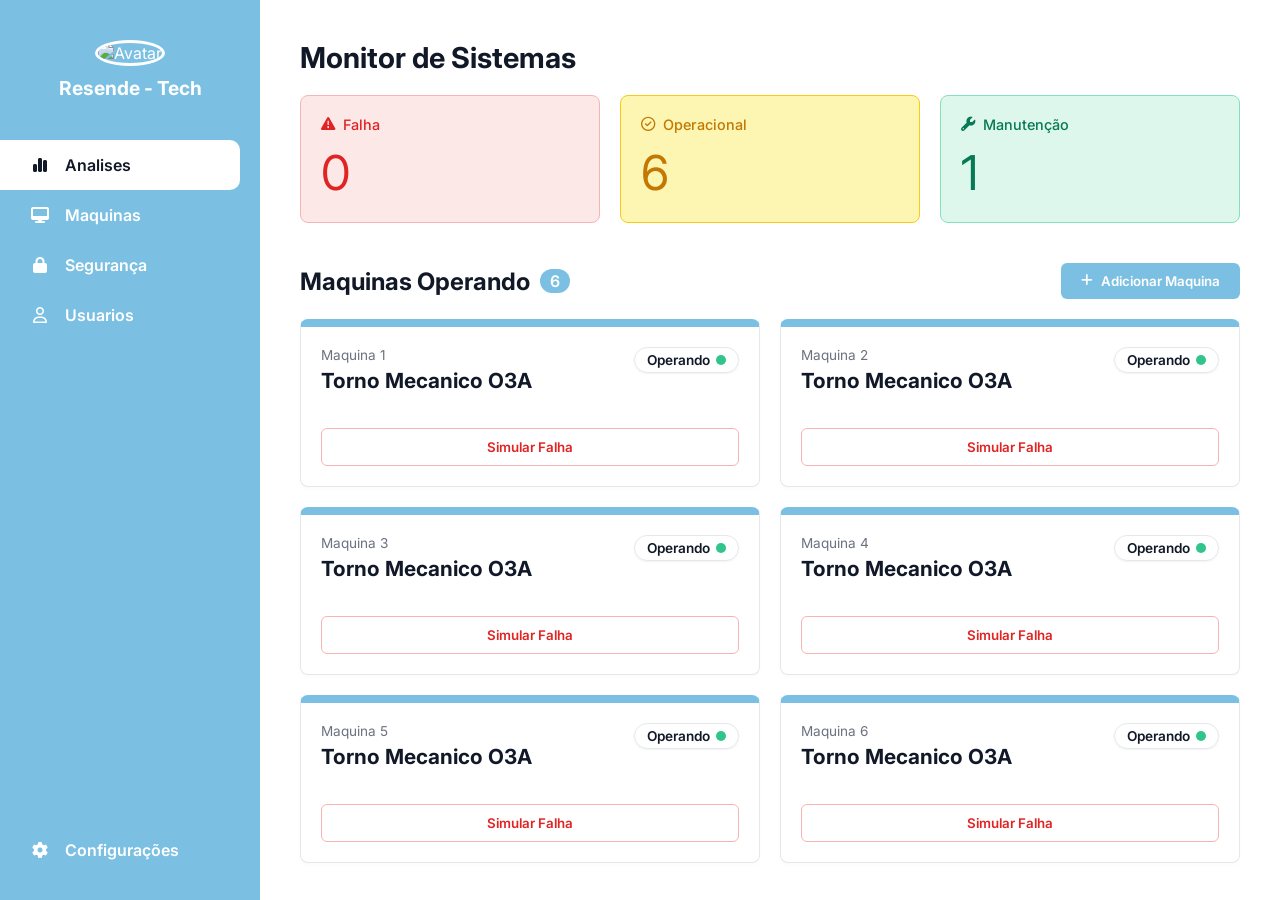
==== frontend/index.html @ b0ceb7d5 "feat: front end do Menu" ====
<!DOCTYPE html>
<html lang="pt-BR">
<head>
    <meta charset="UTF-8">
    <meta name="viewport" content="width=device-width, initial-scale=1.0">
    <title>Monitor de Sistemas - Resende Tech</title>
    <link href="https://fonts.googleapis.com/css2?family=Inter:wght@400;500;600;700&display=swap" rel="stylesheet">
    <link rel="stylesheet" href="https://cdnjs.cloudflare.com/ajax/libs/font-awesome/6.4.0/css/all.min.css">
    <link rel="stylesheet" href="style.css">
</head>
<body>

    <aside class="sidebar">
        <div>
            <div class="profile-section">
                <img src="https://images.unsplash.com/photo-1560250097-0b93528c311a?ixlib=rb-4.0.3&auto=format&fit=crop&w=256&q=80" alt="Avatar" class="profile-img">
                <div class="profile-name">Resende - Tech</div>
            </div>

            <nav class="nav-menu">
                <a href="#" class="nav-item active">
                    <i class="fa-solid fa-chart-simple"></i> Analises
                </a>
                <a href="#" class="nav-item">
                    <i class="fa-solid fa-desktop"></i> Maquinas
                </a>
                <a href="#" class="nav-item">
                    <i class="fa-solid fa-lock"></i> Segurança
                </a>
                <a href="#" class="nav-item">
                    <i class="fa-regular fa-user"></i> Usuarios
                </a>
            </nav>
        </div>

        <div class="settings-container">
            <a href="#" class="nav-item" style="padding: 0;">
                <i class="fa-solid fa-gear"></i> Configurações
            </a>
        </div>
    </aside>

    <main class="main-content">
        <h1 class="page-title">Monitor de Sistemas</h1>

        <div class="status-cards">
            <div class="status-card card-falha">
                <div class="title"><i class="fa-solid fa-triangle-exclamation"></i> Falha</div>
                <div class="number" id="count-falha">0</div>
            </div>
            <div class="status-card card-operacional">
                <div class="title"><i class="fa-regular fa-circle-check"></i> Operacional</div>
                <div class="number" id="count-operacional">6</div>
            </div>
            <div class="status-card card-manutencao">
                <div class="title"><i class="fa-solid fa-wrench"></i> Manutenção</div>
                <div class="number" id="count-manutencao">1</div>
            </div>
        </div>

        <div class="machines-header">
            <h2 class="machines-title">Maquinas Operando <span class="badge-count" id="badge-total">6</span></h2>
            <button class="btn-add"><i class="fa-solid fa-plus"></i> Adicionar Maquina</button>
        </div>

        <div class="machines-grid" id="machine-container">
            </div>

    </main>

    <script src="script.js"></script>
</body>
</html>
---- frontend/style.css ----
:root {
    --primary-blue: #7bc0e3;
    --bg-color: #ffffff;
    --text-main: #111827;
    --text-muted: #6b7280;
    --sidebar-text: #ffffff;
    
    --red-bg: #fde8e8;
    --red-border: #f8b4b4;
    --red-text: #e02424;
    
    --yellow-bg: #fdf6b2;
    --yellow-border: #faca15;
    --yellow-text: #c27803;
    
    --green-bg: #def7ec;
    --green-border: #84e1bc;
    --green-text: #057a55;
}

* {
    margin: 0;
    padding: 0;
    box-sizing: border-box;
    font-family: 'Inter', sans-serif;
}

body {
    background-color: #f3f4f6;
    display: flex;
    height: 100vh;
    overflow: hidden;
}

.sidebar {
    width: 260px;
    background-color: var(--primary-blue);
    color: var(--sidebar-text);
    display: flex;
    flex-direction: column;
    justify-content: space-between;
}

.profile-section {
    text-align: center;
    padding: 40px 20px 20px;
}

.profile-img {
    width: 80px;
    height: 80px;
    border-radius: 50%;
    border: 3px solid white;
    object-fit: cover;
    margin-bottom: 10px;
}

.profile-name {
    font-weight: 700;
    font-size: 1.2rem;
}

.nav-menu {
    display: flex;
    flex-direction: column;
    flex-grow: 1;
    margin-top: 20px;
}

.nav-item {
    padding: 15px 30px;
    display: flex;
    align-items: center;
    gap: 15px;
    color: white;
    text-decoration: none;
    font-weight: 600;
    font-size: 1rem;
    cursor: pointer;
}

.nav-item.active {
    background-color: white;
    color: var(--text-main);
    border-radius: 0 10px 10px 0;
    margin-right: 20px; 
}

.nav-item i {
    width: 20px;
    text-align: center;
}

.settings-container {
    padding: 20px 30px;
    margin-bottom: 20px;
}

.main-content {
    flex: 1;
    background-color: var(--bg-color);
    padding: 40px;
    overflow-y: auto;
}

.page-title {
    font-size: 1.8rem;
    color: var(--text-main);
    margin-bottom: 20px;
}

.status-cards {
    display: flex;
    gap: 20px;
    margin-bottom: 40px;
}

.status-card {
    flex: 1;
    padding: 20px;
    border-radius: 8px;
    border: 1px solid;
    display: flex;
    flex-direction: column;
    gap: 10px;
}

.status-card .title {
    display: flex;
    align-items: center;
    gap: 8px;
    font-size: 0.9rem;
    font-weight: 500;
}

.status-card .number {
    font-size: 3rem;
    font-weight: 400;
}

.card-falha { background-color: var(--red-bg); border-color: var(--red-border); color: var(--red-text); }
.card-operacional { background-color: var(--yellow-bg); border-color: var(--yellow-border); color: var(--yellow-text); }
.card-manutencao { background-color: var(--green-bg); border-color: var(--green-border); color: var(--green-text); }

.machines-header {
    display: flex;
    justify-content: space-between;
    align-items: center;
    margin-bottom: 20px;
}

.machines-title {
    font-size: 1.5rem;
    color: var(--text-main);
    display: flex;
    align-items: center;
    gap: 10px;
}

.badge-count {
    background-color: var(--primary-blue);
    color: white;
    padding: 2px 10px;
    border-radius: 20px;
    font-size: 1rem;
    font-weight: 600;
}

.btn-add {
    background-color: var(--primary-blue);
    color: white;
    border: none;
    padding: 10px 20px;
    border-radius: 6px;
    font-weight: 600;
    cursor: pointer;
    display: flex;
    align-items: center;
    gap: 8px;
}

.machines-grid {
    display: grid;
    grid-template-columns: repeat(2, 1fr);
    gap: 20px;
}

.machine-card {
    border: 1px solid #e5e7eb;
    border-radius: 8px;
    padding: 20px;
    background-color: white;
    border-top: 8px solid var(--primary-blue);
    box-shadow: 0 2px 4px rgba(0,0,0,0.02);
    position: relative;
}

.machine-card-header {
    display: flex;
    justify-content: space-between;
    align-items: flex-start;
    margin-bottom: 10px;
}

.machine-id {
    font-size: 0.85rem;
    color: var(--text-muted);
    margin-bottom: 5px;
}

.machine-name {
    font-size: 1.3rem;
    font-weight: 700;
    color: var(--text-main);
}

.status-badge {
    display: flex;
    align-items: center;
    gap: 6px;
    padding: 4px 12px;
    border: 1px solid #e5e7eb;
    border-radius: 20px;
    font-size: 0.85rem;
    font-weight: 600;
    color: var(--text-main);
    box-shadow: 0 1px 2px rgba(0,0,0,0.05);
}

.status-dot {
    width: 10px;
    height: 10px;
    border-radius: 50%;
}

.dot-green { background-color: #31c48d; }
.dot-red { background-color: #f05252; }

.btn-simular {
    width: 100%;
    margin-top: 25px;
    padding: 10px;
    background-color: white;
    color: #e02424;
    border: 1px solid #f8b4b4;
    border-radius: 6px;
    font-weight: 600;
    cursor: pointer;
    transition: all 0.2s;
}

.btn-simular:hover {
    background-color: #fde8e8;
}
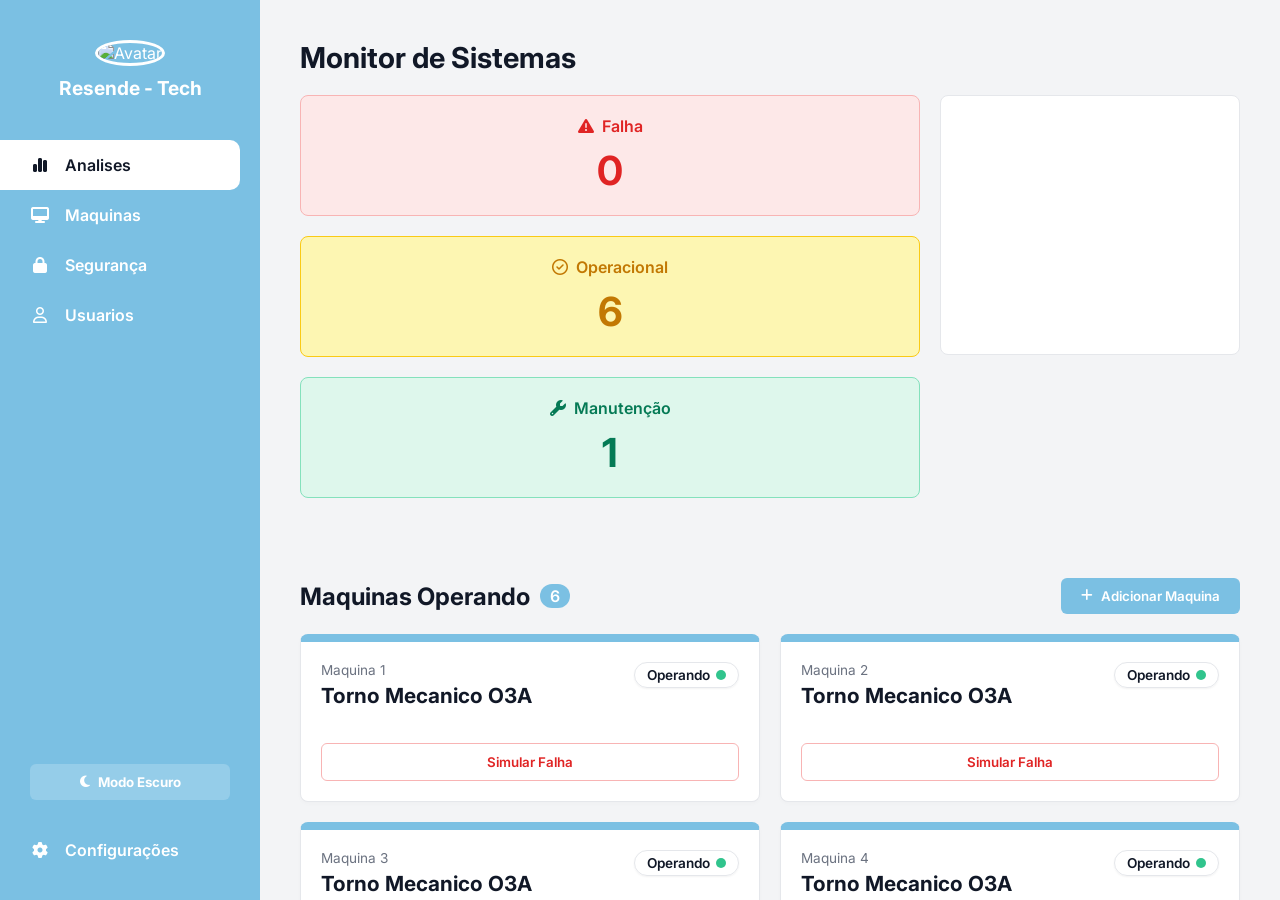
==== commit 93cdde1c: "feat: Implementação do modo escuro" ====
--- a/frontend/index.html
+++ b/frontend/index.html
@@ -6,6 +6,7 @@
     <title>Monitor de Sistemas - Resende Tech</title>
     <link href="https://fonts.googleapis.com/css2?family=Inter:wght@400;500;600;700&display=swap" rel="stylesheet">
     <link rel="stylesheet" href="https://cdnjs.cloudflare.com/ajax/libs/font-awesome/6.4.0/css/all.min.css">
+    <script src="https://cdn.jsdelivr.net/npm/chart.js"></script>
     <link rel="stylesheet" href="style.css">
 </head>
 <body>
@@ -18,22 +19,18 @@
             </div>
 
             <nav class="nav-menu">
-                <a href="#" class="nav-item active">
-                    <i class="fa-solid fa-chart-simple"></i> Analises
-                </a>
-                <a href="#" class="nav-item">
-                    <i class="fa-solid fa-desktop"></i> Maquinas
-                </a>
-                <a href="#" class="nav-item">
-                    <i class="fa-solid fa-lock"></i> Segurança
-                </a>
-                <a href="#" class="nav-item">
-                    <i class="fa-regular fa-user"></i> Usuarios
-                </a>
+                <a href="#" class="nav-item active"><i class="fa-solid fa-chart-simple"></i> Analises</a>
+                <a href="#" class="nav-item"><i class="fa-solid fa-desktop"></i> Maquinas</a>
+                <a href="#" class="nav-item"><i class="fa-solid fa-lock"></i> Segurança</a>
+                <a href="#" class="nav-item"><i class="fa-regular fa-user"></i> Usuarios</a>
             </nav>
         </div>
 
         <div class="settings-container">
+            <button id="theme-toggle" class="btn-theme">
+                <i class="fa-solid fa-moon"></i> Modo Escuro
+            </button>
+            <br><br>
             <a href="#" class="nav-item" style="padding: 0;">
                 <i class="fa-solid fa-gear"></i> Configurações
             </a>
@@ -43,18 +40,24 @@
     <main class="main-content">
         <h1 class="page-title">Monitor de Sistemas</h1>
 
-        <div class="status-cards">
-            <div class="status-card card-falha">
-                <div class="title"><i class="fa-solid fa-triangle-exclamation"></i> Falha</div>
-                <div class="number" id="count-falha">0</div>
+        <div class="dashboard-top">
+            <div class="status-cards">
+                <div class="status-card card-falha">
+                    <div class="title"><i class="fa-solid fa-triangle-exclamation"></i> Falha</div>
+                    <div class="number" id="count-falha">0</div>
+                </div>
+                <div class="status-card card-operacional">
+                    <div class="title"><i class="fa-regular fa-circle-check"></i> Operacional</div>
+                    <div class="number" id="count-operacional">6</div>
+                </div>
+                <div class="status-card card-manutencao">
+                    <div class="title"><i class="fa-solid fa-wrench"></i> Manutenção</div>
+                    <div class="number" id="count-manutencao">1</div>
+                </div>
             </div>
-            <div class="status-card card-operacional">
-                <div class="title"><i class="fa-regular fa-circle-check"></i> Operacional</div>
-                <div class="number" id="count-operacional">6</div>
-            </div>
-            <div class="status-card card-manutencao">
-                <div class="title"><i class="fa-solid fa-wrench"></i> Manutenção</div>
-                <div class="number" id="count-manutencao">1</div>
+
+            <div class="chart-container">
+                <canvas id="entropiaChart"></canvas>
             </div>
         </div>
 
@@ -65,7 +68,6 @@
 
         <div class="machines-grid" id="machine-container">
             </div>
-
     </main>
 
     <script src="script.js"></script>
--- a/frontend/style.css
+++ b/frontend/style.css
@@ -1,21 +1,44 @@
 :root {
+    --body-bg: #f3f4f6;
     --primary-blue: #7bc0e3;
     --bg-color: #ffffff;
     --text-main: #111827;
     --text-muted: #6b7280;
     --sidebar-text: #ffffff;
-    
+    --border-color: #e5e7eb;
+
     --red-bg: #fde8e8;
     --red-border: #f8b4b4;
     --red-text: #e02424;
-    
+
     --yellow-bg: #fdf6b2;
     --yellow-border: #faca15;
     --yellow-text: #c27803;
-    
+
     --green-bg: #def7ec;
     --green-border: #84e1bc;
     --green-text: #057a55;
+}
+
+[data-theme="dark"] {
+    --body-bg: #111827;
+    --bg-color: #1f2937;
+    --text-main: #f9fafb;
+    --text-muted: #9ca3af;
+    --border-color: #374151;
+    --primary-blue: #3b82f6;
+
+    --red-bg: #7f1d1d;
+    --red-border: #991b1b;
+    --red-text: #fca5a5;
+
+    --yellow-bg: #78350f;
+    --yellow-border: #92400e;
+    --yellow-text: #fcd34d;
+
+    --green-bg: #064e3b;
+    --green-border: #065f46;
+    --green-text: #6ee7b7;
 }
 
 * {
@@ -39,6 +62,7 @@
     display: flex;
     flex-direction: column;
     justify-content: space-between;
+    transition: background-color 0.3s;
 }
 
 .profile-section {
@@ -80,10 +104,11 @@
 }
 
 .nav-item.active {
-    background-color: white;
+    background-color: var(--bg-color);
     color: var(--text-main);
     border-radius: 0 10px 10px 0;
-    margin-right: 20px; 
+    margin-right: 20px;
+    transition: 0.3s;
 }
 
 .nav-item i {
@@ -138,9 +163,23 @@
     font-weight: 400;
 }
 
-.card-falha { background-color: var(--red-bg); border-color: var(--red-border); color: var(--red-text); }
-.card-operacional { background-color: var(--yellow-bg); border-color: var(--yellow-border); color: var(--yellow-text); }
-.card-manutencao { background-color: var(--green-bg); border-color: var(--green-border); color: var(--green-text); }
+.card-falha {
+    background-color: var(--red-bg);
+    border-color: var(--red-border);
+    color: var(--red-text);
+}
+
+.card-operacional {
+    background-color: var(--yellow-bg);
+    border-color: var(--yellow-border);
+    color: var(--yellow-text);
+}
+
+.card-manutencao {
+    background-color: var(--green-bg);
+    border-color: var(--green-border);
+    color: var(--green-text);
+}
 
 .machines-header {
     display: flex;
@@ -191,7 +230,7 @@
     padding: 20px;
     background-color: white;
     border-top: 8px solid var(--primary-blue);
-    box-shadow: 0 2px 4px rgba(0,0,0,0.02);
+    box-shadow: 0 2px 4px rgba(0, 0, 0, 0.02);
     position: relative;
 }
 
@@ -224,7 +263,7 @@
     font-size: 0.85rem;
     font-weight: 600;
     color: var(--text-main);
-    box-shadow: 0 1px 2px rgba(0,0,0,0.05);
+    box-shadow: 0 1px 2px rgba(0, 0, 0, 0.05);
 }
 
 .status-dot {
@@ -233,8 +272,13 @@
     border-radius: 50%;
 }
 
-.dot-green { background-color: #31c48d; }
-.dot-red { background-color: #f05252; }
+.dot-green {
+    background-color: #31c48d;
+}
+
+.dot-red {
+    background-color: #f05252;
+}
 
 .btn-simular {
     width: 100%;
@@ -251,4 +295,217 @@
 
 .btn-simular:hover {
     background-color: #fde8e8;
+}
+
+.btn-theme {
+    width: 100%;
+    padding: 10px;
+    background-color: rgba(255, 255, 255, 0.2);
+    color: white;
+    border: none;
+    border-radius: 6px;
+    cursor: pointer;
+    font-weight: bold;
+    display: flex;
+    align-items: center;
+    justify-content: center;
+    gap: 8px;
+    transition: 0.3s;
+}
+
+.btn-theme:hover {
+    background-color: rgba(255, 255, 255, 0.3);
+}
+
+.main-content {
+    flex: 1;
+    background-color: var(--body-bg);
+    padding: 40px;
+    overflow-y: auto;
+    transition: background-color 0.3s;
+}
+
+.page-title {
+    -size: 1.8rem;
+    margin-bottom: 20px;
+}
+
+.dashboard-top {
+    display: flex;
+    gap: 20px;
+    margin-bottom: 40px;
+    align-items: flex-start;
+}
+
+.status-cards {
+    display: flex;
+    flex-direction: column;
+    gap: 20px;
+    flex: 1;
+}
+
+.status-card {
+    padding: 20px;
+    border-radius: 8px;
+    border: 1px solid;
+    display: flex;
+    justify-content: space-between;
+    align-items: center;
+    transition: 0.3s;
+}
+
+.status-card .title {
+    display: flex;
+    align-items: center;
+    gap: 8px;
+    font-size: 1rem;
+    font-weight: 600;
+}
+
+.status-card .number {
+    font-size: 2.5rem;
+    font-weight: 700;
+}
+
+.card-falha {
+    background-color: var(--red-bg);
+    border-color: var(--red-border);
+    color: var(--red-text);
+}
+
+.card-operacional {
+    background-color: var(--yellow-bg);
+    border-color: var(--yellow-border);
+    color: var(--yellow-text);
+}
+
+.card-manutencao {
+    background-color: var(--green-bg);
+    border-color: var(--green-border);
+    color: var(--green-text);
+}
+
+.chart-container {
+    background-color: var(--bg-color);
+    padding: 20px;
+    border-radius: 8px;
+    border: 1px solid var(--border-color);
+    width: 300px;
+    height: 260px;
+    display: flex;
+    justify-content: center;
+    align-items: center;
+    transition: 0.3s;
+}
+
+
+.machines-header {
+    display: flex;
+    justify-content: space-between;
+    align-items: center;
+    margin-bottom: 20px;
+}
+
+.machines-title {
+    font-size: 1.5rem;
+    display: flex;
+    align-items: center;
+    gap: 10px;
+}
+
+.badge-count {
+    background-color: var(--primary-blue);
+    color: white;
+    padding: 2px 10px;
+    border-radius: 20px;
+    font-size: 1rem;
+    font-weight: 600;
+}
+
+.btn-add {
+    background-color: var(--primary-blue);
+    color: white;
+    border: none;
+    padding: 10px 20px;
+    border-radius: 6px;
+    font-weight: 600;
+    cursor: pointer;
+    display: flex;
+    align-items: center;
+    gap: 8px;
+}
+
+.machines-grid {
+    display: grid;
+    grid-template-columns: repeat(2, 1fr);
+    gap: 20px;
+}
+
+.machine-card {
+    border: 1px solid var(--border-color);
+    border-radius: 8px;
+    padding: 20px;
+    background-color: var(--bg-color);
+    border-top: 8px solid var(--primary-blue);
+    transition: 0.3s;
+}
+
+.machine-card-header {
+    display: flex;
+    justify-content: space-between;
+    align-items: flex-start;
+    margin-bottom: 10px;
+}
+
+.machine-id {
+    font-size: 0.85rem;
+    color: var(--text-muted);
+    margin-bottom: 5px;
+}
+
+.machine-name {
+    font-size: 1.3rem;
+    font-weight: 700;
+}
+
+.status-badge {
+    display: flex;
+    align-items: center;
+    gap: 6px;
+    padding: 4px 12px;
+    border: 1px solid var(--border-color);
+    border-radius: 20px;
+    font-size: 0.85rem;
+    font-weight: 600;
+}
+
+.status-dot {
+    width: 10px;
+    height: 10px;
+    border-radius: 50%;
+}
+
+.dot-green {
+    background-color: #31c48d;
+}
+
+.dot-red {
+    background-color: #f05252;
+}
+
+.btn-simular {
+    width: 100%;
+    margin-top: 25px;
+    padding: 10px;
+    background-color: var(--bg-color);
+    color: var(--red-text);
+    border: 1px solid var(--red-border);
+    border-radius: 6px;
+    font-weight: 600;
+    cursor: pointer;
+    transition: all 0.2s;
+}
+
+.btn-simular:hover {
+    opacity: 0.8;
 }
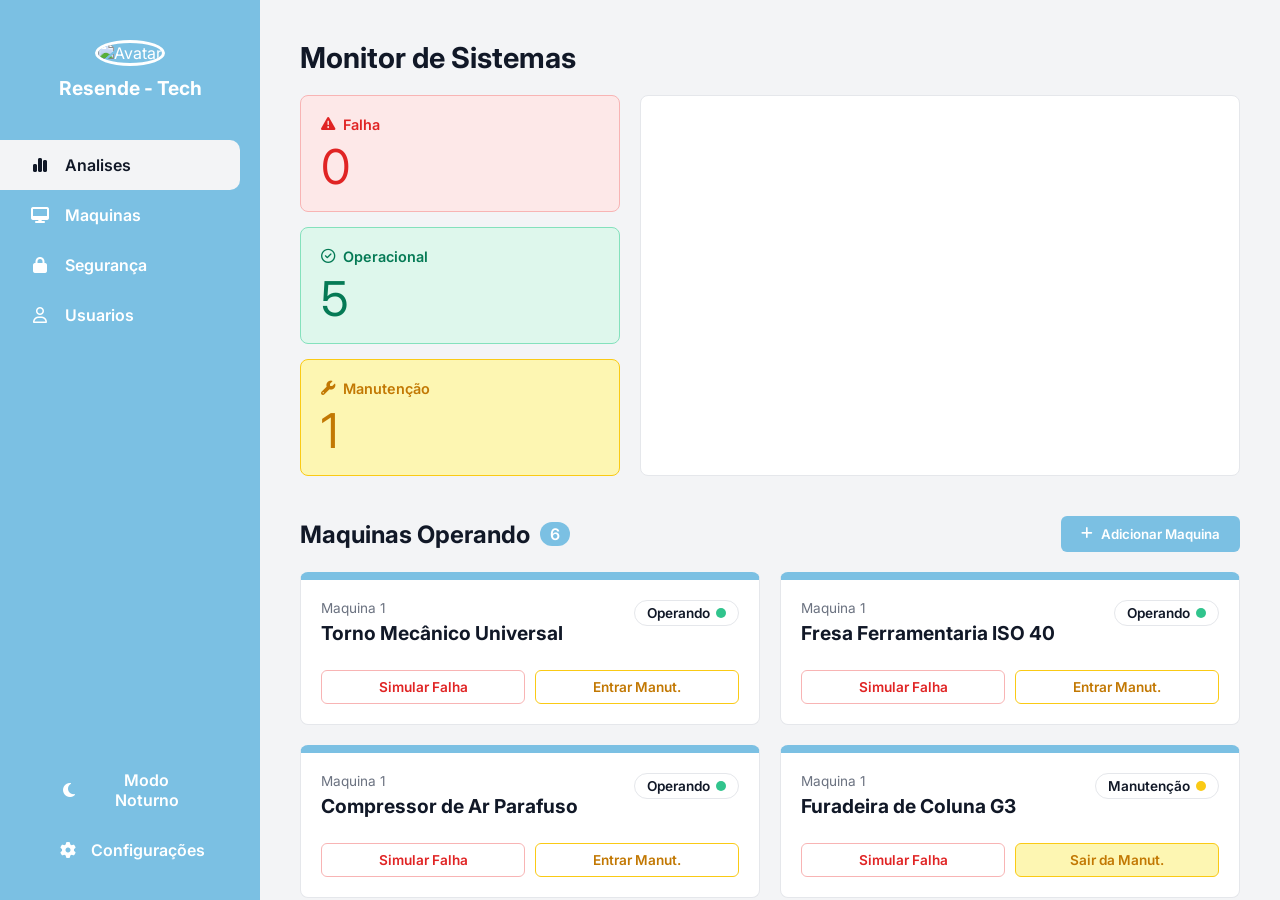
==== commit 3bf0e61f: "feat: Implementação do Modo Escuro" ====
--- a/frontend/index.html
+++ b/frontend/index.html
@@ -27,11 +27,10 @@
         </div>
 
         <div class="settings-container">
-            <button id="theme-toggle" class="btn-theme">
-                <i class="fa-solid fa-moon"></i> Modo Escuro
+            <button class="nav-item btn-theme-toggle" id="theme-toggle" style="background:none; border:none; width:100%; justify-content:start;">
+                <i class="fa-solid fa-moon" id="theme-icon"></i> <span id="theme-text">Modo Noturno</span>
             </button>
-            <br><br>
-            <a href="#" class="nav-item" style="padding: 0;">
+            <a href="#" class="nav-item" style="padding: 15px 30px 0 30px;">
                 <i class="fa-solid fa-gear"></i> Configurações
             </a>
         </div>
@@ -41,14 +40,15 @@
         <h1 class="page-title">Monitor de Sistemas</h1>
 
         <div class="dashboard-top">
-            <div class="status-cards">
+            
+            <div class="status-cards-vertical">
                 <div class="status-card card-falha">
                     <div class="title"><i class="fa-solid fa-triangle-exclamation"></i> Falha</div>
                     <div class="number" id="count-falha">0</div>
                 </div>
                 <div class="status-card card-operacional">
                     <div class="title"><i class="fa-regular fa-circle-check"></i> Operacional</div>
-                    <div class="number" id="count-operacional">6</div>
+                    <div class="number" id="count-operacional">5</div>
                 </div>
                 <div class="status-card card-manutencao">
                     <div class="title"><i class="fa-solid fa-wrench"></i> Manutenção</div>
@@ -56,8 +56,10 @@
                 </div>
             </div>
 
-            <div class="chart-container">
-                <canvas id="entropiaChart"></canvas>
+            <div class="chart-card">
+                <div class="chart-container">
+                    <canvas id="statusChart"></canvas>
+                </div>
             </div>
         </div>
 
@@ -68,6 +70,7 @@
 
         <div class="machines-grid" id="machine-container">
             </div>
+
     </main>
 
     <script src="script.js"></script>
--- a/frontend/style.css
+++ b/frontend/style.css
@@ -1,511 +1,133 @@
 :root {
-    --body-bg: #f3f4f6;
     --primary-blue: #7bc0e3;
-    --bg-color: #ffffff;
+    --sidebar-bg: var(--primary-blue);
+    --sidebar-text: white;
+    --sidebar-item-active-bg: #f3f4f6;
+    --sidebar-item-active-text: #111827;
+
+    --bg-color: #ffffff; 
+    --body-bg: #f3f4f6; 
     --text-main: #111827;
     --text-muted: #6b7280;
-    --sidebar-text: #ffffff;
     --border-color: #e5e7eb;
-
+    
     --red-bg: #fde8e8;
     --red-border: #f8b4b4;
     --red-text: #e02424;
-
+    
+    --green-bg: #def7ec;
+    --green-border: #84e1bc;
+    --green-text: #057a55;
+    
     --yellow-bg: #fdf6b2;
     --yellow-border: #faca15;
     --yellow-text: #c27803;
 
-    --green-bg: #def7ec;
-    --green-border: #84e1bc;
-    --green-text: #057a55;
+    --theme-transition: background-color 0.3s ease, color 0.3s ease, border-color 0.3s ease;
 }
 
-[data-theme="dark"] {
-    --body-bg: #111827;
-    --bg-color: #1f2937;
-    --text-main: #f9fafb;
+body.dark-theme {
+    --primary-blue: #5ba5c9; 
+    --sidebar-bg: #1f2937; 
+    --sidebar-text: #f3f4f6;
+    --sidebar-item-active-bg: #111827; 
+    --sidebar-item-active-text: #ffffff;
+
+    --bg-color: #1f2937; 
+    --body-bg: #111827; 
+    --text-main: #f3f4f6;
     --text-muted: #9ca3af;
     --border-color: #374151;
-    --primary-blue: #3b82f6;
 
-    --red-bg: #7f1d1d;
+    --red-bg: #4d1414;
     --red-border: #991b1b;
-    --red-text: #fca5a5;
+    --red-text: #f8b4b4;
 
-    --yellow-bg: #78350f;
+    --green-bg: #1a4a1a;
+    --green-border: #065f46;
+    --green-text: #84e1bc;
+
+    --yellow-bg: #4a4a1a;
     --yellow-border: #92400e;
-    --yellow-text: #fcd34d;
-
-    --green-bg: #064e3b;
-    --green-border: #065f46;
-    --green-text: #6ee7b7;
+    --yellow-text: #fbeeac;
 }
 
-* {
-    margin: 0;
-    padding: 0;
-    box-sizing: border-box;
-    font-family: 'Inter', sans-serif;
+* { margin: 0; padding: 0; box-sizing: border-box; font-family: 'Inter', sans-serif; }
+
+body { background-color: var(--body-bg); display: flex; height: 100vh; overflow: hidden; color: var(--text-main); transition: var(--theme-transition); }
+
+/* SIDEBAR & MAIN */
+.sidebar { width: 260px; background-color: var(--sidebar-bg); color: var(--sidebar-text); display: flex; flex-direction: column; justify-content: space-between; transition: var(--theme-transition); }
+.profile-section { text-align: center; padding: 40px 20px 20px; }
+.profile-img { width: 80px; height: 80px; border-radius: 50%; border: 3px solid white; object-fit: cover; margin-bottom: 10px; }
+.profile-name { font-weight: 700; font-size: 1.2rem; }
+.nav-menu { display: flex; flex-direction: column; flex-grow: 1; margin-top: 20px; }
+.nav-item { padding: 15px 30px; display: flex; align-items: center; gap: 15px; color: inherit; text-decoration: none; font-weight: 600; font-size: 1rem; cursor: pointer; transition: var(--theme-transition); }
+.nav-item i { width: 20px; text-align: center; }
+.nav-item.active { background-color: var(--sidebar-item-active-bg); color: var(--sidebar-item-active-text); border-radius: 0 10px 10px 0; margin-right: 20px; }
+.settings-container { padding: 20px 30px; margin-bottom: 20px; display: flex; flex-direction: column; }
+.btn-theme-toggle:hover { background-color: rgba(255,255,255,0.1); border-radius: 8px; }
+body.dark-theme .btn-theme-toggle:hover { background-color: rgba(255,255,255,0.05); }
+
+.main-content { flex: 1; padding: 40px; overflow-y: auto; transition: var(--theme-transition); }
+.page-title { font-size: 1.8rem; margin-bottom: 20px; transition: var(--theme-transition); }
+
+/* DASHBOARD */
+.dashboard-top { display: flex; gap: 20px; margin-bottom: 40px; }
+.status-cards-vertical { display: flex; flex-direction: column; gap: 15px; width: 320px; }
+.status-card { padding: 20px; border-radius: 8px; border: 1px solid; display: flex; flex-direction: column; gap: 10px; transition: var(--theme-transition); }
+.status-card .title { font-size: 0.9rem; font-weight: 600; display: flex; align-items: center; gap: 8px; }
+.status-card .number { font-size: 3rem; font-weight: 400; line-height: 1; }
+.card-falha { background-color: var(--red-bg); border-color: var(--red-border); color: var(--red-text); }
+.card-operacional { background-color: var(--green-bg); border-color: var(--green-border); color: var(--green-text); }
+.card-manutencao { background-color: var(--yellow-bg); border-color: var(--yellow-border); color: var(--yellow-text); }
+
+.chart-card { flex: 1; background-color: var(--bg-color); border: 1px solid var(--border-color); border-radius: 8px; display: flex; justify-content: center; align-items: center; padding: 20px; transition: var(--theme-transition); }
+.chart-container { width: 100%; max-width: 400px; height: 300px; }
+
+/* MACHINES */
+.machines-header { display: flex; justify-content: space-between; align-items: center; margin-bottom: 20px; }
+.machines-title { font-size: 1.5rem; display: flex; align-items: center; gap: 10px; transition: var(--theme-transition); }
+.badge-count { background-color: var(--primary-blue); color: white; padding: 2px 10px; border-radius: 20px; font-size: 1rem; font-weight: 600; transition: var(--theme-transition); }
+.btn-add { background-color: var(--primary-blue); color: white; border: none; padding: 10px 20px; border-radius: 6px; font-weight: 600; cursor: pointer; display: flex; align-items: center; gap: 8px; transition: var(--theme-transition); }
+.machines-grid { display: grid; grid-template-columns: repeat(2, 1fr); gap: 20px; }
+.machine-card { border: 1px solid var(--border-color); border-radius: 8px; padding: 20px; background-color: var(--bg-color); border-top: 8px solid var(--primary-blue); transition: var(--theme-transition); }
+.machine-card-header { display: flex; justify-content: space-between; align-items: flex-start; margin-bottom: 10px; }
+.machine-id { font-size: 0.85rem; color: var(--text-muted); margin-bottom: 5px; transition: var(--theme-transition); }
+.machine-name { font-size: 1.2rem; font-weight: 700; transition: var(--theme-transition); }
+.status-badge { display: flex; align-items: center; gap: 6px; padding: 4px 12px; border: 1px solid var(--border-color); border-radius: 20px; font-size: 0.85rem; font-weight: 600; transition: var(--theme-transition); }
+.status-dot { width: 10px; height: 10px; border-radius: 50%; transition: var(--theme-transition); }
+.dot-green { background-color: #31c48d; }
+.dot-red { background-color: #f05252; }
+.dot-yellow { background-color: #faca15; }
+
+/* BOTÕES DAS MÁQUINAS (Lado a Lado) */
+.card-actions {
+    display: flex;
+    gap: 10px;
+    margin-top: 25px;
 }
 
-body {
-    background-color: #f3f4f6;
-    display: flex;
-    height: 100vh;
-    overflow: hidden;
+.btn-simular, .btn-manutencao {
+    flex: 1; /* Faz ambos dividirem o espaço igualmente */
+    padding: 8px 5px;
+    background-color: var(--bg-color);
+    border-radius: 6px;
+    font-weight: 600;
+    font-size: 0.85rem; /* Fonte um pouco menor para caber */
+    cursor: pointer;
+    transition: all 0.2s, var(--theme-transition);
 }
 
-.sidebar {
-    width: 260px;
-    background-color: var(--primary-blue);
-    color: var(--sidebar-text);
-    display: flex;
-    flex-direction: column;
-    justify-content: space-between;
-    transition: background-color 0.3s;
-}
+/* Botão Falha */
+.btn-simular { color: var(--red-text); border: 1px solid var(--red-border); }
+.btn-simular:hover { background-color: var(--red-bg); }
+.btn-simular.active-falha { background-color: var(--red-bg); border-color: var(--red-border); }
 
-.profile-section {
-    text-align: center;
-    padding: 40px 20px 20px;
-}
+/* Botão Manutenção */
+.btn-manutencao { color: var(--yellow-text); border: 1px solid var(--yellow-border); }
+.btn-manutencao:hover:not(:disabled) { background-color: var(--yellow-bg); }
+.btn-manutencao.active-manutencao { background-color: var(--yellow-bg); border-color: var(--yellow-border); }
 
-.profile-img {
-    width: 80px;
-    height: 80px;
-    border-radius: 50%;
-    border: 3px solid white;
-    object-fit: cover;
-    margin-bottom: 10px;
-}
-
-.profile-name {
-    font-weight: 700;
-    font-size: 1.2rem;
-}
-
-.nav-menu {
-    display: flex;
-    flex-direction: column;
-    flex-grow: 1;
-    margin-top: 20px;
-}
-
-.nav-item {
-    padding: 15px 30px;
-    display: flex;
-    align-items: center;
-    gap: 15px;
-    color: white;
-    text-decoration: none;
-    font-weight: 600;
-    font-size: 1rem;
-    cursor: pointer;
-}
-
-.nav-item.active {
-    background-color: var(--bg-color);
-    color: var(--text-main);
-    border-radius: 0 10px 10px 0;
-    margin-right: 20px;
-    transition: 0.3s;
-}
-
-.nav-item i {
-    width: 20px;
-    text-align: center;
-}
-
-.settings-container {
-    padding: 20px 30px;
-    margin-bottom: 20px;
-}
-
-.main-content {
-    flex: 1;
-    background-color: var(--bg-color);
-    padding: 40px;
-    overflow-y: auto;
-}
-
-.page-title {
-    font-size: 1.8rem;
-    color: var(--text-main);
-    margin-bottom: 20px;
-}
-
-.status-cards {
-    display: flex;
-    gap: 20px;
-    margin-bottom: 40px;
-}
-
-.status-card {
-    flex: 1;
-    padding: 20px;
-    border-radius: 8px;
-    border: 1px solid;
-    display: flex;
-    flex-direction: column;
-    gap: 10px;
-}
-
-.status-card .title {
-    display: flex;
-    align-items: center;
-    gap: 8px;
-    font-size: 0.9rem;
-    font-weight: 500;
-}
-
-.status-card .number {
-    font-size: 3rem;
-    font-weight: 400;
-}
-
-.card-falha {
-    background-color: var(--red-bg);
-    border-color: var(--red-border);
-    color: var(--red-text);
-}
-
-.card-operacional {
-    background-color: var(--yellow-bg);
-    border-color: var(--yellow-border);
-    color: var(--yellow-text);
-}
-
-.card-manutencao {
-    background-color: var(--green-bg);
-    border-color: var(--green-border);
-    color: var(--green-text);
-}
-
-.machines-header {
-    display: flex;
-    justify-content: space-between;
-    align-items: center;
-    margin-bottom: 20px;
-}
-
-.machines-title {
-    font-size: 1.5rem;
-    color: var(--text-main);
-    display: flex;
-    align-items: center;
-    gap: 10px;
-}
-
-.badge-count {
-    background-color: var(--primary-blue);
-    color: white;
-    padding: 2px 10px;
-    border-radius: 20px;
-    font-size: 1rem;
-    font-weight: 600;
-}
-
-.btn-add {
-    background-color: var(--primary-blue);
-    color: white;
-    border: none;
-    padding: 10px 20px;
-    border-radius: 6px;
-    font-weight: 600;
-    cursor: pointer;
-    display: flex;
-    align-items: center;
-    gap: 8px;
-}
-
-.machines-grid {
-    display: grid;
-    grid-template-columns: repeat(2, 1fr);
-    gap: 20px;
-}
-
-.machine-card {
-    border: 1px solid #e5e7eb;
-    border-radius: 8px;
-    padding: 20px;
-    background-color: white;
-    border-top: 8px solid var(--primary-blue);
-    box-shadow: 0 2px 4px rgba(0, 0, 0, 0.02);
-    position: relative;
-}
-
-.machine-card-header {
-    display: flex;
-    justify-content: space-between;
-    align-items: flex-start;
-    margin-bottom: 10px;
-}
-
-.machine-id {
-    font-size: 0.85rem;
-    color: var(--text-muted);
-    margin-bottom: 5px;
-}
-
-.machine-name {
-    font-size: 1.3rem;
-    font-weight: 700;
-    color: var(--text-main);
-}
-
-.status-badge {
-    display: flex;
-    align-items: center;
-    gap: 6px;
-    padding: 4px 12px;
-    border: 1px solid #e5e7eb;
-    border-radius: 20px;
-    font-size: 0.85rem;
-    font-weight: 600;
-    color: var(--text-main);
-    box-shadow: 0 1px 2px rgba(0, 0, 0, 0.05);
-}
-
-.status-dot {
-    width: 10px;
-    height: 10px;
-    border-radius: 50%;
-}
-
-.dot-green {
-    background-color: #31c48d;
-}
-
-.dot-red {
-    background-color: #f05252;
-}
-
-.btn-simular {
-    width: 100%;
-    margin-top: 25px;
-    padding: 10px;
-    background-color: white;
-    color: #e02424;
-    border: 1px solid #f8b4b4;
-    border-radius: 6px;
-    font-weight: 600;
-    cursor: pointer;
-    transition: all 0.2s;
-}
-
-.btn-simular:hover {
-    background-color: #fde8e8;
-}
-
-.btn-theme {
-    width: 100%;
-    padding: 10px;
-    background-color: rgba(255, 255, 255, 0.2);
-    color: white;
-    border: none;
-    border-radius: 6px;
-    cursor: pointer;
-    font-weight: bold;
-    display: flex;
-    align-items: center;
-    justify-content: center;
-    gap: 8px;
-    transition: 0.3s;
-}
-
-.btn-theme:hover {
-    background-color: rgba(255, 255, 255, 0.3);
-}
-
-.main-content {
-    flex: 1;
-    background-color: var(--body-bg);
-    padding: 40px;
-    overflow-y: auto;
-    transition: background-color 0.3s;
-}
-
-.page-title {
-    -size: 1.8rem;
-    margin-bottom: 20px;
-}
-
-.dashboard-top {
-    display: flex;
-    gap: 20px;
-    margin-bottom: 40px;
-    align-items: flex-start;
-}
-
-.status-cards {
-    display: flex;
-    flex-direction: column;
-    gap: 20px;
-    flex: 1;
-}
-
-.status-card {
-    padding: 20px;
-    border-radius: 8px;
-    border: 1px solid;
-    display: flex;
-    justify-content: space-between;
-    align-items: center;
-    transition: 0.3s;
-}
-
-.status-card .title {
-    display: flex;
-    align-items: center;
-    gap: 8px;
-    font-size: 1rem;
-    font-weight: 600;
-}
-
-.status-card .number {
-    font-size: 2.5rem;
-    font-weight: 700;
-}
-
-.card-falha {
-    background-color: var(--red-bg);
-    border-color: var(--red-border);
-    color: var(--red-text);
-}
-
-.card-operacional {
-    background-color: var(--yellow-bg);
-    border-color: var(--yellow-border);
-    color: var(--yellow-text);
-}
-
-.card-manutencao {
-    background-color: var(--green-bg);
-    border-color: var(--green-border);
-    color: var(--green-text);
-}
-
-.chart-container {
-    background-color: var(--bg-color);
-    padding: 20px;
-    border-radius: 8px;
-    border: 1px solid var(--border-color);
-    width: 300px;
-    height: 260px;
-    display: flex;
-    justify-content: center;
-    align-items: center;
-    transition: 0.3s;
-}
-
-
-.machines-header {
-    display: flex;
-    justify-content: space-between;
-    align-items: center;
-    margin-bottom: 20px;
-}
-
-.machines-title {
-    font-size: 1.5rem;
-    display: flex;
-    align-items: center;
-    gap: 10px;
-}
-
-.badge-count {
-    background-color: var(--primary-blue);
-    color: white;
-    padding: 2px 10px;
-    border-radius: 20px;
-    font-size: 1rem;
-    font-weight: 600;
-}
-
-.btn-add {
-    background-color: var(--primary-blue);
-    color: white;
-    border: none;
-    padding: 10px 20px;
-    border-radius: 6px;
-    font-weight: 600;
-    cursor: pointer;
-    display: flex;
-    align-items: center;
-    gap: 8px;
-}
-
-.machines-grid {
-    display: grid;
-    grid-template-columns: repeat(2, 1fr);
-    gap: 20px;
-}
-
-.machine-card {
-    border: 1px solid var(--border-color);
-    border-radius: 8px;
-    padding: 20px;
-    background-color: var(--bg-color);
-    border-top: 8px solid var(--primary-blue);
-    transition: 0.3s;
-}
-
-.machine-card-header {
-    display: flex;
-    justify-content: space-between;
-    align-items: flex-start;
-    margin-bottom: 10px;
-}
-
-.machine-id {
-    font-size: 0.85rem;
-    color: var(--text-muted);
-    margin-bottom: 5px;
-}
-
-.machine-name {
-    font-size: 1.3rem;
-    font-weight: 700;
-}
-
-.status-badge {
-    display: flex;
-    align-items: center;
-    gap: 6px;
-    padding: 4px 12px;
-    border: 1px solid var(--border-color);
-    border-radius: 20px;
-    font-size: 0.85rem;
-    font-weight: 600;
-}
-
-.status-dot {
-    width: 10px;
-    height: 10px;
-    border-radius: 50%;
-}
-
-.dot-green {
-    background-color: #31c48d;
-}
-
-.dot-red {
-    background-color: #f05252;
-}
-
-.btn-simular {
-    width: 100%;
-    margin-top: 25px;
-    padding: 10px;
-    background-color: var(--bg-color);
-    color: var(--red-text);
-    border: 1px solid var(--red-border);
-    border-radius: 6px;
-    font-weight: 600;
-    cursor: pointer;
-    transition: all 0.2s;
-}
-
-.btn-simular:hover {
-    opacity: 0.8;
-}+/* Desabilitado quando está em falha */
+.btn-disabled { opacity: 0.4; cursor: not-allowed; }
